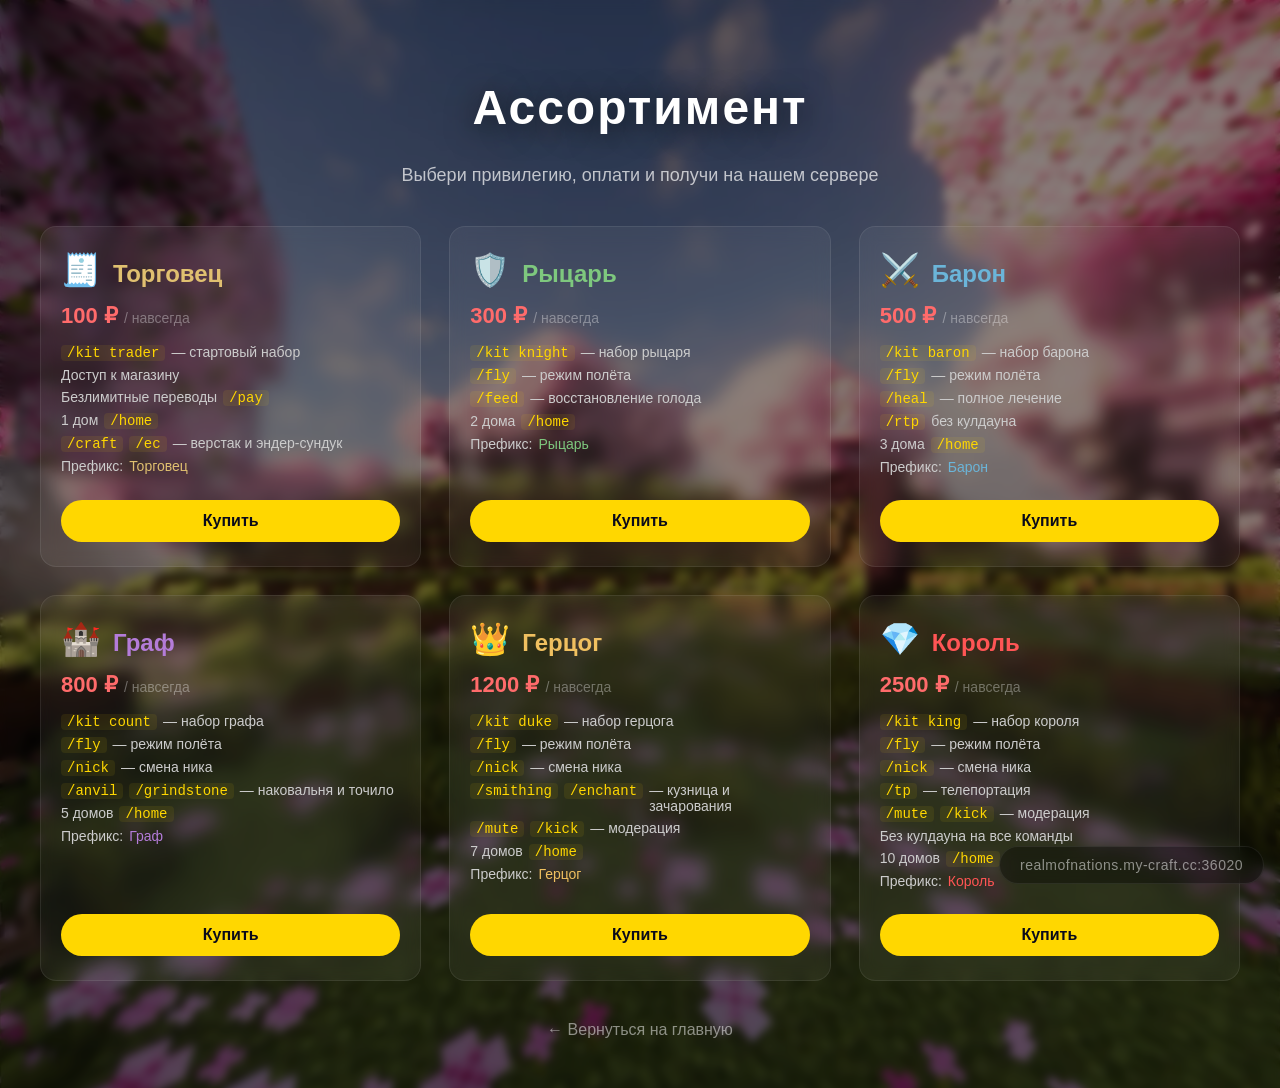
==== assortment.html @ b765a2d0 "Update assortment.html" ====
<!DOCTYPE html>
<html lang="ru">
<head>
    <meta charset="UTF-8">
    <meta name="viewport" content="width=device-width, initial-scale=1.0">
    <title>Ассортимент — Realm of Nations</title>
    <link rel="stylesheet" href="style.css">
    <style>
        body {
            overflow-y: auto;
            height: auto;
            min-height: 100vh;
        }
        .hero {
            height: auto;
            min-height: 100vh;
            padding: 40px 20px;
            align-items: flex-start;
            padding-top: 60px;
        }
        .hero-content {
            margin-top: 0 !important;
            width: 100%;
        }
        .ip-corner {
            position: fixed;
            bottom: 16px;
            right: 16px;
        }
        .subtitle {
            font-size: 18px;
            color: rgba(255, 255, 255, 0.7);
            margin-bottom: 40px;
            text-align: center;
        }

        .assortment-grid {
            display: grid;
            grid-template-columns: repeat(auto-fit, minmax(300px, 1fr));
            gap: 28px;
            max-width: 1200px;
            margin: 0 auto 40px;
            width: 100%;
        }

        .assortment-card {
            background: rgba(255, 255, 255, 0.05);
            backdrop-filter: blur(8px);
            border: 1px solid rgba(255, 255, 255, 0.08);
            border-radius: 16px;
            padding: 24px 20px;
            transition: all 0.3s ease;
            text-align: left;
            display: flex;
            flex-direction: column;
        }
        .assortment-card:hover {
            transform: translateY(-6px);
            border-color: rgba(255, 215, 0, 0.25);
            box-shadow: 0 12px 40px rgba(0, 0, 0, 0.4);
        }

        .card-header {
            display: flex;
            align-items: center;
            gap: 12px;
            margin-bottom: 4px;
        }
        .card-icon {
            font-size: 32px;
        }
        .card-header h3 {
            font-size: 24px;
            font-weight: 700;
            margin: 0;
        }
        .card-price {
            font-size: 22px;
            font-weight: 700;
            color: #ff6b6b;
            margin: 2px 0 12px 0;
        }
        .card-price span {
            font-weight: 400;
            color: rgba(255, 255, 255, 0.35);
            font-size: 14px;
        }

        .card-features {
            list-style: none;
            padding: 0;
            margin: 0 0 16px 0;
            flex: 1;
        }
        .card-features li {
            color: #ccc;
            padding: 4px 0;
            font-size: 14px;
            display: flex;
            align-items: baseline;
            gap: 6px;
        }
        .card-features li .cmd {
            color: #ffd700;
            font-family: monospace;
            background: rgba(255, 215, 0, 0.08);
            padding: 0 6px;
            border-radius: 4px;
        }
        .card-features li .highlight {
            color: #fff;
        }

        .card-buy {
            width: 100%;
            background: #ffd700;
            color: #0a0a1a;
            border: none;
            padding: 12px 0;
            border-radius: 30px;
            font-weight: 700;
            font-size: 16px;
            cursor: pointer;
            transition: all 0.3s ease;
            margin-top: 6px;
        }
        .card-buy:hover {
            background: #e6c200;
            transform: scale(1.02);
        }

        .back-link {
            display: inline-block;
            color: rgba(255, 255, 255, 0.5);
            text-decoration: none;
            font-size: 16px;
            transition: color 0.3s ease;
            text-align: center;
            width: 100%;
        }
        .back-link:hover {
            color: #fff;
        }

        /* ===== ЦВЕТА РАНГОВ ===== */
        .rank-trader h3 { color: #e0c070; }
        .rank-knight h3 { color: #7ec87e; }
        .rank-baron h3 { color: #6bb5d9; }
        .rank-count h3 { color: #b47cd9; }
        .rank-duke h3 { color: #f0c060; }
        .rank-king h3 { color: #ff5555; }

        @media (max-width: 768px) {
            .assortment-grid {
                grid-template-columns: 1fr;
                gap: 20px;
            }
            .hero {
                padding-top: 30px;
            }
            .card-header h3 {
                font-size: 20px;
            }
        }
    </style>
</head>
<body>

    <section class="hero">
        <div class="overlay"></div>

        <div class="hero-content">
            <h1 style="font-size: 48px;">Ассортимент</h1>
            <p class="subtitle">Выбери привилегию, оплати и получи на нашем сервере</p>

            <div class="assortment-grid">

                <!-- ТОРГОВЕЦ -->
                <div class="assortment-card rank-trader">
                    <div class="card-header">
                        <span class="card-icon">🧾</span>
                        <h3>Торговец</h3>
                    </div>
                    <div class="card-price">100 ₽ <span>/ навсегда</span></div>
                    <ul class="card-features">
                        <li><span class="cmd">/kit trader</span> — стартовый набор</li>
                        <li>Доступ к магазину</li>
                        <li>Безлимитные переводы <span class="cmd">/pay</span></li>
                        <li>1 дом <span class="cmd">/home</span></li>
                        <li><span class="cmd">/craft</span> <span class="cmd">/ec</span> — верстак и эндер-сундук</li>
                        <li>Префикс: <span style="color:#e0c070;">Торговец</span></li>
                    </ul>
                    <button class="card-buy" onclick="buyDonate('Торговец', 100)">Купить</button>
                </div>

                <!-- РЫЦАРЬ -->
                <div class="assortment-card rank-knight">
                    <div class="card-header">
                        <span class="card-icon">🛡️</span>
                        <h3>Рыцарь</h3>
                    </div>
                    <div class="card-price">300 ₽ <span>/ навсегда</span></div>
                    <ul class="card-features">
                        <li><span class="cmd">/kit knight</span> — набор рыцаря</li>
                        <li><span class="cmd">/fly</span> — режим полёта</li>
                        <li><span class="cmd">/feed</span> — восстановление голода</li>
                        <li>2 дома <span class="cmd">/home</span></li>
                        <li>Префикс: <span style="color:#7ec87e;">Рыцарь</span></li>
                    </ul>
                    <button class="card-buy" onclick="buyDonate('Рыцарь', 300)">Купить</button>
                </div>

                <!-- БАРОН -->
                <div class="assortment-card rank-baron">
                    <div class="card-header">
                        <span class="card-icon">⚔️</span>
                        <h3>Барон</h3>
                    </div>
                    <div class="card-price">500 ₽ <span>/ навсегда</span></div>
                    <ul class="card-features">
                        <li><span class="cmd">/kit baron</span> — набор барона</li>
                        <li><span class="cmd">/fly</span> — режим полёта</li>
                        <li><span class="cmd">/heal</span> — полное лечение</li>
                        <li><span class="cmd">/rtp</span> без кулдауна</li>
                        <li>3 дома <span class="cmd">/home</span></li>
                        <li>Префикс: <span style="color:#6bb5d9;">Барон</span></li>
                    </ul>
                    <button class="card-buy" onclick="buyDonate('Барон', 500)">Купить</button>
                </div>

                <!-- ГРАФ -->
                <div class="assortment-card rank-count">
                    <div class="card-header">
                        <span class="card-icon">🏰</span>
                        <h3>Граф</h3>
                    </div>
                    <div class="card-price">800 ₽ <span>/ навсегда</span></div>
                    <ul class="card-features">
                        <li><span class="cmd">/kit count</span> — набор графа</li>
                        <li><span class="cmd">/fly</span> — режим полёта</li>
                        <li><span class="cmd">/nick</span> — смена ника</li>
                        <li><span class="cmd">/anvil</span> <span class="cmd">/grindstone</span> — наковальня и точило</li>
                        <li>5 домов <span class="cmd">/home</span></li>
                        <li>Префикс: <span style="color:#b47cd9;">Граф</span></li>
                    </ul>
                    <button class="card-buy" onclick="buyDonate('Граф', 800)">Купить</button>
                </div>

                <!-- ГЕРЦОГ -->
                <div class="assortment-card rank-duke">
                    <div class="card-header">
                        <span class="card-icon">👑</span>
                        <h3>Герцог</h3>
                    </div>
                    <div class="card-price">1200 ₽ <span>/ навсегда</span></div>
                    <ul class="card-features">
                        <li><span class="cmd">/kit duke</span> — набор герцога</li>
                        <li><span class="cmd">/fly</span> — режим полёта</li>
                        <li><span class="cmd">/nick</span> — смена ника</li>
                        <li><span class="cmd">/smithing</span> <span class="cmd">/enchant</span> — кузница и зачарования</li>
                        <li><span class="cmd">/mute</span> <span class="cmd">/kick</span> — модерация</li>
                        <li>7 домов <span class="cmd">/home</span></li>
                        <li>Префикс: <span style="color:#f0c060;">Герцог</span></li>
                    </ul>
                    <button class="card-buy" onclick="buyDonate('Герцог', 1200)">Купить</button>
                </div>

                <!-- КОРОЛЬ -->
                <div class="assortment-card rank-king">
                    <div class="card-header">
                        <span class="card-icon">💎</span>
                        <h3>Король</h3>
                    </div>
                    <div class="card-price">2500 ₽ <span>/ навсегда</span></div>
                    <ul class="card-features">
                        <li><span class="cmd">/kit king</span> — набор короля</li>
                        <li><span class="cmd">/fly</span> — режим полёта</li>
                        <li><span class="cmd">/nick</span> — смена ника</li>
                        <li><span class="cmd">/tp</span> — телепортация</li>
                        <li><span class="cmd">/mute</span> <span class="cmd">/kick</span> — модерация</li>
                        <li>Без кулдауна на все команды</li>
                        <li>10 домов <span class="cmd">/home</span></li>
                        <li>Префикс: <span style="color:#ff5555;">Король</span></li>
                    </ul>
                    <button class="card-buy" onclick="buyDonate('Король', 2500)">Купить</button>
                </div>

            </div>

            <a href="index.html" class="back-link">← Вернуться на главную</a>
        </div>

        <!-- IP в правом нижнем углу -->
        <div class="ip-corner" onclick="copyIP()">
            <span>realmofnations.my-craft.cc:36020</span>
        </div>
    </section>

    <script>
        function copyIP() {
            const ip = 'realmofnations.my-craft.cc:36020';
            navigator.clipboard.writeText(ip);
            alert('✅ IP скопирован: ' + ip);
        }

        function buyDonate(title, price) {
            alert('Для покупки "' + title + '" за ' + price + ' ₽ напишите администратору: /msg Admin');
        }
    </script>

</body>
</html>
---- style.css ----
* {
    margin: 0;
    padding: 0;
    box-sizing: border-box;
}

body {
    font-family: 'Segoe UI', Tahoma, Geneva, Verdana, sans-serif;
    height: 100vh;
    overflow: hidden;
}

.hero {
    position: relative;
    width: 100%;
    height: 100vh;
    background: url('1.jpg') center/cover no-repeat;
    display: flex;
    align-items: center;
    justify-content: center;
    text-align: center;
}

.hero::before {
    content: '';
    position: absolute;
    inset: 0;
    background: inherit;
    filter: blur(4px);
    z-index: 0;
}

.overlay {
    position: absolute;
    inset: 0;
    background: rgba(0, 0, 0, 0.45);
    z-index: 1;
}

/* ===== КОНТЕНТ ПО ЦЕНТРУ ===== */
.hero-content {
    position: relative;
    z-index: 2;
    color: #fff;
    padding: 20px;
    display: flex;
    flex-direction: column;
    align-items: center;
    justify-content: center;
}

.hero-content h1 {
    font-size: 55px;
    font-weight: 700;
    letter-spacing: 2px;
    text-shadow: 0 4px 30px rgba(0, 0, 0, 0.7);
    margin-bottom: 30px;
}

/* ===== КНОПКА "К АССОРТИМЕНТУ" ===== */
.btn {
    display: inline-block;
    background: rgba(255, 255, 255, 0.08);
    backdrop-filter: blur(8px);
    border: 1px solid rgba(255, 255, 255, 0.2);
    color: #fff;
    padding: 14px 56px;
    font-size: 18px;
    font-weight: 500;
    border-radius: 40px;
    cursor: pointer;
    transition: all 0.3s ease;
    letter-spacing: 0.5px;
    min-width: 260px;
    margin-top: 435px; /* Было 450, уменьшил на 15px */
}

.btn:hover {
    background: rgba(255, 255, 255, 0.18);
    border-color: rgba(255, 255, 255, 0.4);
    transform: scale(1.03);
    box-shadow: 0 0 40px rgba(255, 255, 255, 0.06);
}

/* ===== IP В ПРАВОМ НИЖНЕМ УГЛУ ===== */
.ip-corner {
    position: absolute;
    bottom: 16px;
    right: 16px;
    z-index: 2;
    background: rgba(0, 0, 0, 0.35);
    backdrop-filter: blur(6px);
    border: 1px solid rgba(255, 255, 255, 0.08);
    padding: 10px 20px;
    border-radius: 30px;
    font-size: 14px;
    color: rgba(255, 255, 255, 0.5);
    letter-spacing: 0.5px;
    transition: all 0.3s ease;
    cursor: pointer;
    user-select: none;
}

.ip-corner:hover {
    background: rgba(0, 0, 0, 0.5);
    border-color: rgba(255, 255, 255, 0.15);
    color: rgba(255, 255, 255, 0.8);
}

/* ===== АДАПТИВ ===== */
@media (max-width: 768px) {
    .hero-content h1 {
        font-size: 36px;
        margin-bottom: 20px;
    }
    .btn {
        padding: 12px 32px;
        font-size: 15px;
        min-width: 200px;
        margin-top: 235px; /* Тоже поднимаем на 15px */
    }
    .ip-corner {
        bottom: 15px;
        right: 15px;
        padding: 6px 14px;
        font-size: 11px;
    }
}
/* ===== СТРАНИЦА АССОРТИМЕНТА ===== */
.subtitle {
    font-size: 18px;
    color: rgba(255, 255, 255, 0.7);
    margin-bottom: 40px;
}

.assortment-grid {
    display: grid;
    grid-template-columns: repeat(auto-fit, minmax(260px, 1fr));
    gap: 24px;
    max-width: 1100px;
    margin: 0 auto 40px;
    width: 100%;
}

.assortment-card {
    background: rgba(255, 255, 255, 0.06);
    backdrop-filter: blur(8px);
    border: 1px solid rgba(255, 255, 255, 0.1);
    border-radius: 16px;
    padding: 24px 20px;
    text-align: center;
    transition: all 0.3s ease;
}

.assortment-card:hover {
    transform: translateY(-6px);
    border-color: rgba(255, 215, 0, 0.3);
    box-shadow: 0 8px 30px rgba(0, 0, 0, 0.3);
}

.card-icon {
    font-size: 40px;
    margin-bottom: 8px;
}

.assortment-card h3 {
    font-size: 22px;
    color: #ffd700;
    margin-bottom: 4px;
}

.assortment-card .price {
    font-size: 20px;
    color: #ff6b6b;
    font-weight: bold;
    margin-bottom: 12px;
}

.assortment-card ul {
    list-style: none;
    padding: 0;
    text-align: left;
    margin-bottom: 16px;
}

.assortment-card ul li {
    color: #ccc;
    padding: 3px 0;
    font-size: 14px;
}

.btn-buy {
    width: 100%;
    background: #ffd700;
    color: #0a0a1a;
    border: none;
    padding: 10px 0;
    border-radius: 30px;
    font-weight: bold;
    font-size: 16px;
    cursor: pointer;
    transition: all 0.3s ease;
}

.btn-buy:hover {
    background: #e6c200;
    transform: scale(1.02);
}

.btn-back {
    display: inline-block;
    color: rgba(255, 255, 255, 0.6);
    text-decoration: none;
    font-size: 16px;
    transition: color 0.3s ease;
    margin-top: 10px;
}

.btn-back:hover {
    color: #fff;
}

/* ===== АДАПТИВ ДЛЯ АССОРТИМЕНТА ===== */
@media (max-width: 768px) {
    .assortment-grid {
        grid-template-columns: 1fr 1fr;
        gap: 16px;
    }
    .assortment-card {
        padding: 16px;
    }
    .assortment-card h3 {
        font-size: 18px;
    }
    .assortment-card .price {
        font-size: 17px;
    }
    .assortment-card ul li {
        font-size: 12px;
    }
}

@media (max-width: 480px) {
    .assortment-grid {
        grid-template-columns: 1fr;
    }
}
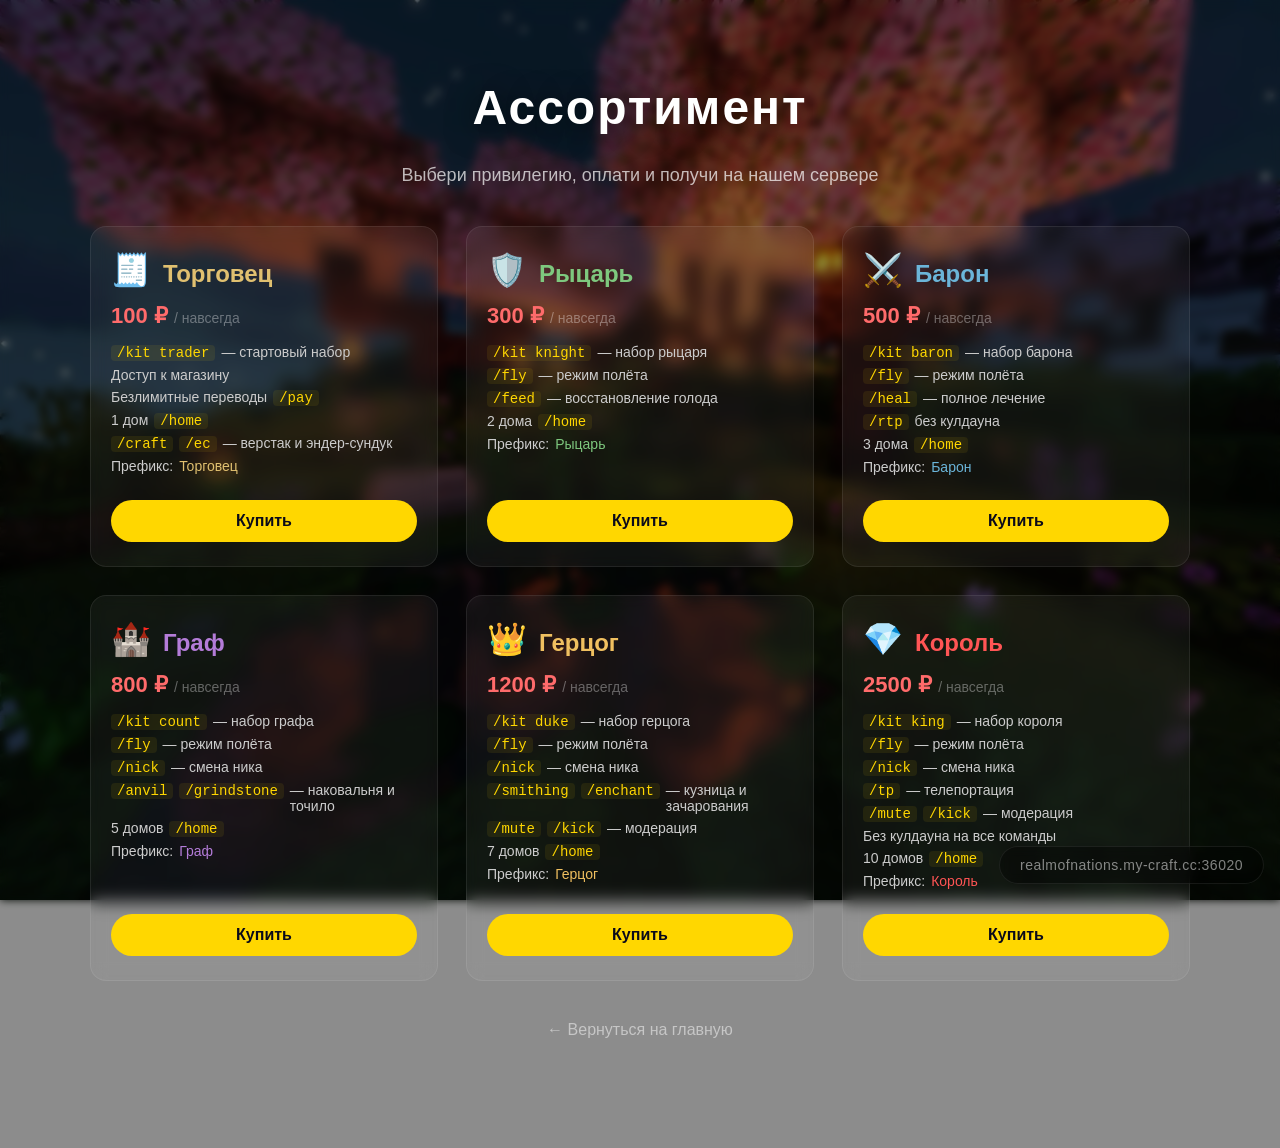
==== commit b78528d7: "Update assortment.html" ====
--- a/assortment.html
+++ b/assortment.html
@@ -6,27 +6,44 @@
     <title>Ассортимент — Realm of Nations</title>
     <link rel="stylesheet" href="style.css">
     <style>
+        /* Полностью убираем фиксацию фона и делаем страницу скроллящейся */
         body {
             overflow-y: auto;
             height: auto;
             min-height: 100vh;
-        }
+            margin: 0;
+            padding: 0;
+        }
+
         .hero {
+            position: relative;
+            min-height: 100vh;
             height: auto;
-            min-height: 100vh;
-            padding: 40px 20px;
+            padding: 60px 20px 100px 20px;
+            background: url('2.jpg') center/cover no-repeat fixed;
+            display: flex;
             align-items: flex-start;
-            padding-top: 60px;
-        }
+            justify-content: center;
+            text-align: center;
+        }
+
+        .hero::before {
+            content: '';
+            position: absolute;
+            inset: 0;
+            background: inherit;
+            filter: blur(4px);
+            z-index: 0;
+        }
+
         .hero-content {
-            margin-top: 0 !important;
+            position: relative;
+            z-index: 2;
             width: 100%;
-        }
-        .ip-corner {
-            position: fixed;
-            bottom: 16px;
-            right: 16px;
-        }
+            max-width: 1200px;
+            margin: 0 auto;
+        }
+
         .subtitle {
             font-size: 18px;
             color: rgba(255, 255, 255, 0.7);
@@ -34,15 +51,16 @@
             text-align: center;
         }
 
+        /* ===== СЕТКА КАРТОЧЕК ===== */
         .assortment-grid {
             display: grid;
             grid-template-columns: repeat(auto-fit, minmax(300px, 1fr));
             gap: 28px;
-            max-width: 1200px;
-            margin: 0 auto 40px;
             width: 100%;
-        }
-
+            margin-bottom: 40px;
+        }
+
+        /* ===== КАРТОЧКА ===== */
         .assortment-card {
             background: rgba(255, 255, 255, 0.05);
             backdrop-filter: blur(8px);
@@ -54,6 +72,7 @@
             display: flex;
             flex-direction: column;
         }
+
         .assortment-card:hover {
             transform: translateY(-6px);
             border-color: rgba(255, 215, 0, 0.25);
@@ -106,9 +125,6 @@
             background: rgba(255, 215, 0, 0.08);
             padding: 0 6px;
             border-radius: 4px;
-        }
-        .card-features li .highlight {
-            color: #fff;
         }
 
         .card-buy {
@@ -142,6 +158,30 @@
             color: #fff;
         }
 
+        /* ===== IP В ПРАВОМ НИЖНЕМ УГЛУ ===== */
+        .ip-corner {
+            position: fixed;
+            bottom: 16px;
+            right: 16px;
+            z-index: 999;
+            background: rgba(0, 0, 0, 0.35);
+            backdrop-filter: blur(6px);
+            border: 1px solid rgba(255, 255, 255, 0.08);
+            padding: 10px 20px;
+            border-radius: 30px;
+            font-size: 14px;
+            color: rgba(255, 255, 255, 0.5);
+            letter-spacing: 0.5px;
+            transition: all 0.3s ease;
+            cursor: pointer;
+            user-select: none;
+        }
+        .ip-corner:hover {
+            background: rgba(0, 0, 0, 0.5);
+            border-color: rgba(255, 255, 255, 0.15);
+            color: rgba(255, 255, 255, 0.8);
+        }
+
         /* ===== ЦВЕТА РАНГОВ ===== */
         .rank-trader h3 { color: #e0c070; }
         .rank-knight h3 { color: #7ec87e; }
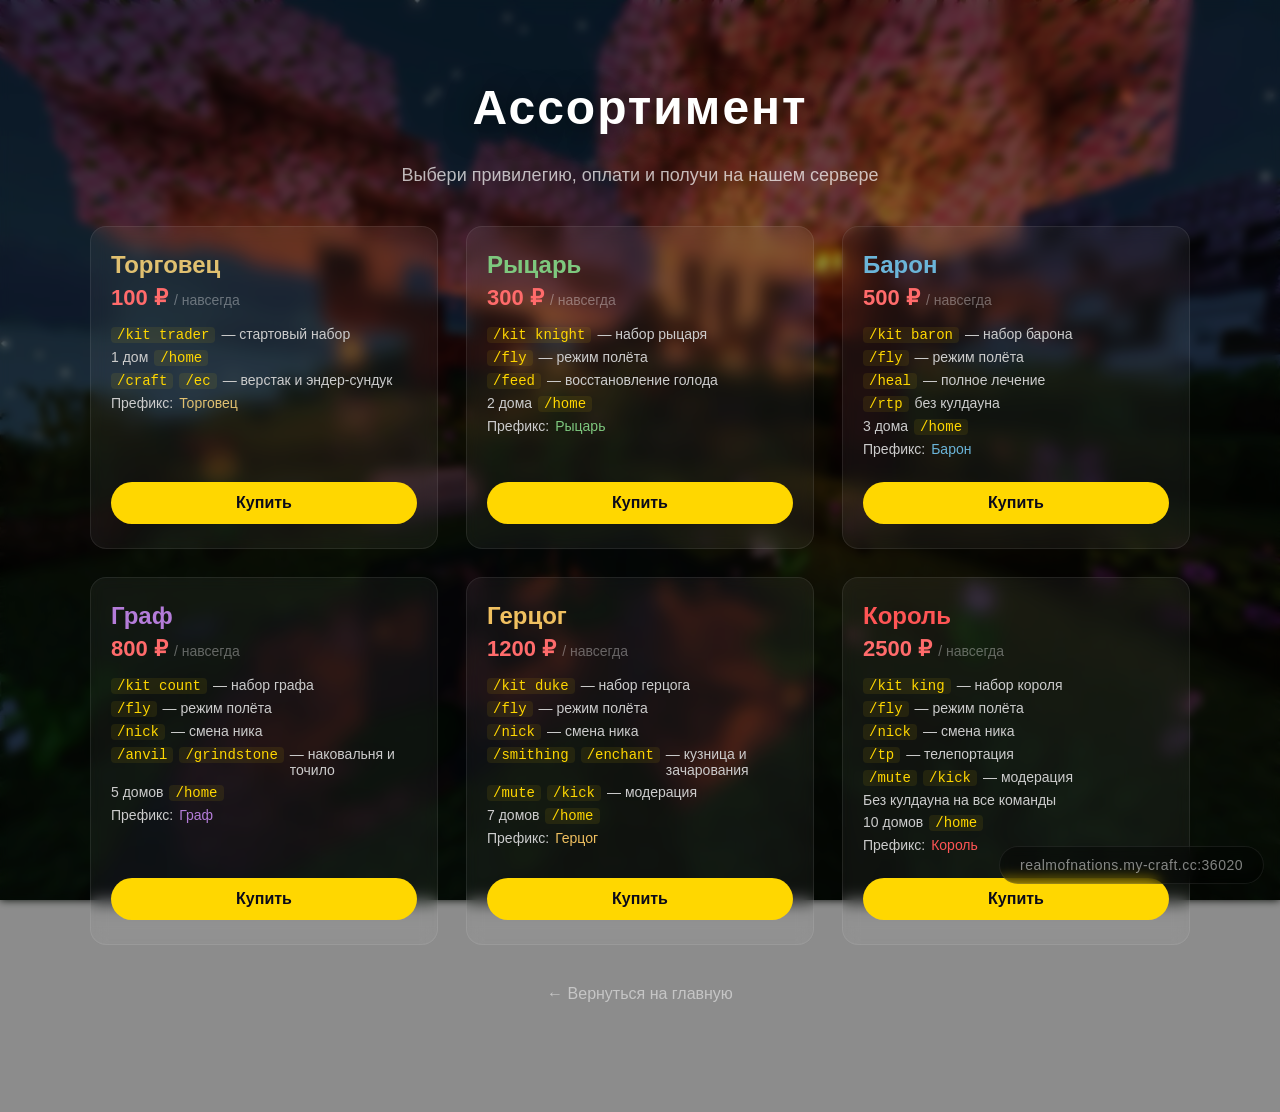
==== commit 420a3d30: "Update assortment.html" ====
--- a/assortment.html
+++ b/assortment.html
@@ -218,14 +218,11 @@
                 <!-- ТОРГОВЕЦ -->
                 <div class="assortment-card rank-trader">
                     <div class="card-header">
-                        <span class="card-icon">🧾</span>
                         <h3>Торговец</h3>
                     </div>
                     <div class="card-price">100 ₽ <span>/ навсегда</span></div>
                     <ul class="card-features">
                         <li><span class="cmd">/kit trader</span> — стартовый набор</li>
-                        <li>Доступ к магазину</li>
-                        <li>Безлимитные переводы <span class="cmd">/pay</span></li>
                         <li>1 дом <span class="cmd">/home</span></li>
                         <li><span class="cmd">/craft</span> <span class="cmd">/ec</span> — верстак и эндер-сундук</li>
                         <li>Префикс: <span style="color:#e0c070;">Торговец</span></li>
@@ -236,7 +233,6 @@
                 <!-- РЫЦАРЬ -->
                 <div class="assortment-card rank-knight">
                     <div class="card-header">
-                        <span class="card-icon">🛡️</span>
                         <h3>Рыцарь</h3>
                     </div>
                     <div class="card-price">300 ₽ <span>/ навсегда</span></div>
@@ -253,7 +249,6 @@
                 <!-- БАРОН -->
                 <div class="assortment-card rank-baron">
                     <div class="card-header">
-                        <span class="card-icon">⚔️</span>
                         <h3>Барон</h3>
                     </div>
                     <div class="card-price">500 ₽ <span>/ навсегда</span></div>
@@ -271,7 +266,6 @@
                 <!-- ГРАФ -->
                 <div class="assortment-card rank-count">
                     <div class="card-header">
-                        <span class="card-icon">🏰</span>
                         <h3>Граф</h3>
                     </div>
                     <div class="card-price">800 ₽ <span>/ навсегда</span></div>
@@ -289,7 +283,6 @@
                 <!-- ГЕРЦОГ -->
                 <div class="assortment-card rank-duke">
                     <div class="card-header">
-                        <span class="card-icon">👑</span>
                         <h3>Герцог</h3>
                     </div>
                     <div class="card-price">1200 ₽ <span>/ навсегда</span></div>
@@ -308,7 +301,6 @@
                 <!-- КОРОЛЬ -->
                 <div class="assortment-card rank-king">
                     <div class="card-header">
-                        <span class="card-icon">💎</span>
                         <h3>Король</h3>
                     </div>
                     <div class="card-price">2500 ₽ <span>/ навсегда</span></div>
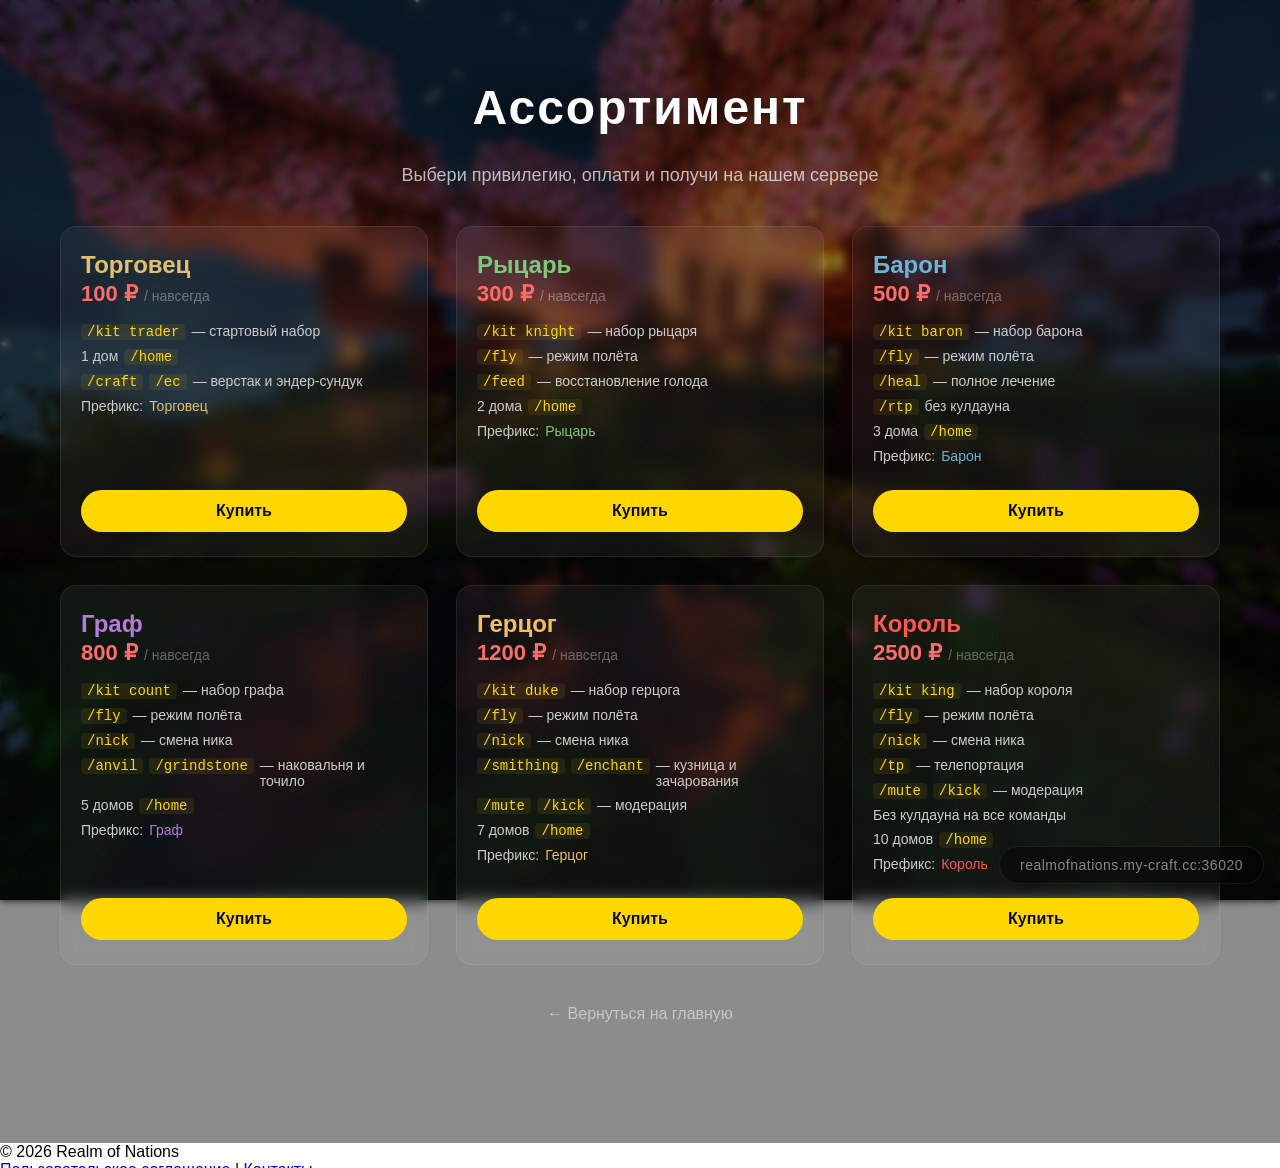
==== commit bc45dd63: "Update assortment.html" ====
--- a/assortment.html
+++ b/assortment.html
@@ -6,7 +6,6 @@
     <title>Ассортимент — Realm of Nations</title>
     <link rel="stylesheet" href="style.css">
     <style>
-        /* Полностью убираем фиксацию фона и делаем страницу скроллящейся */
         body {
             overflow-y: auto;
             height: auto;
@@ -51,7 +50,6 @@
             text-align: center;
         }
 
-        /* ===== СЕТКА КАРТОЧЕК ===== */
         .assortment-grid {
             display: grid;
             grid-template-columns: repeat(auto-fit, minmax(300px, 1fr));
@@ -60,7 +58,6 @@
             margin-bottom: 40px;
         }
 
-        /* ===== КАРТОЧКА ===== */
         .assortment-card {
             background: rgba(255, 255, 255, 0.05);
             backdrop-filter: blur(8px);
@@ -79,26 +76,19 @@
             box-shadow: 0 12px 40px rgba(0, 0, 0, 0.4);
         }
 
-        .card-header {
-            display: flex;
-            align-items: center;
-            gap: 12px;
-            margin-bottom: 4px;
-        }
-        .card-icon {
-            font-size: 32px;
-        }
         .card-header h3 {
             font-size: 24px;
             font-weight: 700;
             margin: 0;
         }
+
         .card-price {
             font-size: 22px;
             font-weight: 700;
             color: #ff6b6b;
             margin: 2px 0 12px 0;
         }
+
         .card-price span {
             font-weight: 400;
             color: rgba(255, 255, 255, 0.35);
@@ -111,6 +101,7 @@
             margin: 0 0 16px 0;
             flex: 1;
         }
+
         .card-features li {
             color: #ccc;
             padding: 4px 0;
@@ -119,6 +110,7 @@
             align-items: baseline;
             gap: 6px;
         }
+
         .card-features li .cmd {
             color: #ffd700;
             font-family: monospace;
@@ -140,6 +132,7 @@
             transition: all 0.3s ease;
             margin-top: 6px;
         }
+
         .card-buy:hover {
             background: #e6c200;
             transform: scale(1.02);
@@ -154,11 +147,11 @@
             text-align: center;
             width: 100%;
         }
+
         .back-link:hover {
             color: #fff;
         }
 
-        /* ===== IP В ПРАВОМ НИЖНЕМ УГЛУ ===== */
         .ip-corner {
             position: fixed;
             bottom: 16px;
@@ -176,13 +169,13 @@
             cursor: pointer;
             user-select: none;
         }
+
         .ip-corner:hover {
             background: rgba(0, 0, 0, 0.5);
             border-color: rgba(255, 255, 255, 0.15);
             color: rgba(255, 255, 255, 0.8);
         }
 
-        /* ===== ЦВЕТА РАНГОВ ===== */
         .rank-trader h3 { color: #e0c070; }
         .rank-knight h3 { color: #7ec87e; }
         .rank-baron h3 { color: #6bb5d9; }
@@ -217,9 +210,7 @@
 
                 <!-- ТОРГОВЕЦ -->
                 <div class="assortment-card rank-trader">
-                    <div class="card-header">
-                        <h3>Торговец</h3>
-                    </div>
+                    <div class="card-header"><h3>Торговец</h3></div>
                     <div class="card-price">100 ₽ <span>/ навсегда</span></div>
                     <ul class="card-features">
                         <li><span class="cmd">/kit trader</span> — стартовый набор</li>
@@ -232,9 +223,7 @@
 
                 <!-- РЫЦАРЬ -->
                 <div class="assortment-card rank-knight">
-                    <div class="card-header">
-                        <h3>Рыцарь</h3>
-                    </div>
+                    <div class="card-header"><h3>Рыцарь</h3></div>
                     <div class="card-price">300 ₽ <span>/ навсегда</span></div>
                     <ul class="card-features">
                         <li><span class="cmd">/kit knight</span> — набор рыцаря</li>
@@ -248,9 +237,7 @@
 
                 <!-- БАРОН -->
                 <div class="assortment-card rank-baron">
-                    <div class="card-header">
-                        <h3>Барон</h3>
-                    </div>
+                    <div class="card-header"><h3>Барон</h3></div>
                     <div class="card-price">500 ₽ <span>/ навсегда</span></div>
                     <ul class="card-features">
                         <li><span class="cmd">/kit baron</span> — набор барона</li>
@@ -265,9 +252,7 @@
 
                 <!-- ГРАФ -->
                 <div class="assortment-card rank-count">
-                    <div class="card-header">
-                        <h3>Граф</h3>
-                    </div>
+                    <div class="card-header"><h3>Граф</h3></div>
                     <div class="card-price">800 ₽ <span>/ навсегда</span></div>
                     <ul class="card-features">
                         <li><span class="cmd">/kit count</span> — набор графа</li>
@@ -282,9 +267,7 @@
 
                 <!-- ГЕРЦОГ -->
                 <div class="assortment-card rank-duke">
-                    <div class="card-header">
-                        <h3>Герцог</h3>
-                    </div>
+                    <div class="card-header"><h3>Герцог</h3></div>
                     <div class="card-price">1200 ₽ <span>/ навсегда</span></div>
                     <ul class="card-features">
                         <li><span class="cmd">/kit duke</span> — набор герцога</li>
@@ -300,9 +283,7 @@
 
                 <!-- КОРОЛЬ -->
                 <div class="assortment-card rank-king">
-                    <div class="card-header">
-                        <h3>Король</h3>
-                    </div>
+                    <div class="card-header"><h3>Король</h3></div>
                     <div class="card-price">2500 ₽ <span>/ навсегда</span></div>
                     <ul class="card-features">
                         <li><span class="cmd">/kit king</span> — набор короля</li>
@@ -328,6 +309,15 @@
         </div>
     </section>
 
+    <!-- ПОДВАЛ -->
+    <footer>
+        <p>© 2026 Realm of Nations</p>
+        <p>
+            <a href="offer.html">Пользовательское соглашение</a> |
+            <a href="contacts.html">Контакты</a>
+        </p>
+    </footer>
+
     <script>
         function copyIP() {
             const ip = 'realmofnations.my-craft.cc:36020';
--- a/style.css
+++ b/style.css
@@ -72,7 +72,7 @@
     transition: all 0.3s ease;
     letter-spacing: 0.5px;
     min-width: 260px;
-    margin-top: 435px; /* Было 450, уменьшил на 15px */
+    margin-top: 435px;
 }
 
 .btn:hover {
@@ -80,6 +80,38 @@
     border-color: rgba(255, 255, 255, 0.4);
     transform: scale(1.03);
     box-shadow: 0 0 40px rgba(255, 255, 255, 0.06);
+}
+
+/* ===== ОНЛАЙН СТАТУС ===== */
+.online-status {
+    position: absolute;
+    bottom: 80px;
+    left: 50%;
+    transform: translateX(-50%);
+    z-index: 2;
+    background: rgba(0, 0, 0, 0.4);
+    backdrop-filter: blur(6px);
+    border: 1px solid rgba(255, 255, 255, 0.08);
+    padding: 10px 28px;
+    border-radius: 30px;
+    font-size: 16px;
+    color: rgba(255, 255, 255, 0.85);
+    display: flex;
+    align-items: center;
+    gap: 10px;
+    user-select: none;
+    white-space: nowrap;
+    min-width: 220px;
+    justify-content: center;
+}
+
+#status-dot {
+    font-size: 16px;
+}
+
+#players-count {
+    font-weight: 700;
+    color: #ffd700;
 }
 
 /* ===== IP В ПРАВОМ НИЖНЕМ УГЛУ ===== */
@@ -117,7 +149,13 @@
         padding: 12px 32px;
         font-size: 15px;
         min-width: 200px;
-        margin-top: 235px; /* Тоже поднимаем на 15px */
+        margin-top: 235px;
+    }
+    .online-status {
+        bottom: 70px;
+        padding: 8px 18px;
+        font-size: 14px;
+        min-width: 180px;
     }
     .ip-corner {
         bottom: 15px;
@@ -126,122 +164,3 @@
         font-size: 11px;
     }
 }
-/* ===== СТРАНИЦА АССОРТИМЕНТА ===== */
-.subtitle {
-    font-size: 18px;
-    color: rgba(255, 255, 255, 0.7);
-    margin-bottom: 40px;
-}
-
-.assortment-grid {
-    display: grid;
-    grid-template-columns: repeat(auto-fit, minmax(260px, 1fr));
-    gap: 24px;
-    max-width: 1100px;
-    margin: 0 auto 40px;
-    width: 100%;
-}
-
-.assortment-card {
-    background: rgba(255, 255, 255, 0.06);
-    backdrop-filter: blur(8px);
-    border: 1px solid rgba(255, 255, 255, 0.1);
-    border-radius: 16px;
-    padding: 24px 20px;
-    text-align: center;
-    transition: all 0.3s ease;
-}
-
-.assortment-card:hover {
-    transform: translateY(-6px);
-    border-color: rgba(255, 215, 0, 0.3);
-    box-shadow: 0 8px 30px rgba(0, 0, 0, 0.3);
-}
-
-.card-icon {
-    font-size: 40px;
-    margin-bottom: 8px;
-}
-
-.assortment-card h3 {
-    font-size: 22px;
-    color: #ffd700;
-    margin-bottom: 4px;
-}
-
-.assortment-card .price {
-    font-size: 20px;
-    color: #ff6b6b;
-    font-weight: bold;
-    margin-bottom: 12px;
-}
-
-.assortment-card ul {
-    list-style: none;
-    padding: 0;
-    text-align: left;
-    margin-bottom: 16px;
-}
-
-.assortment-card ul li {
-    color: #ccc;
-    padding: 3px 0;
-    font-size: 14px;
-}
-
-.btn-buy {
-    width: 100%;
-    background: #ffd700;
-    color: #0a0a1a;
-    border: none;
-    padding: 10px 0;
-    border-radius: 30px;
-    font-weight: bold;
-    font-size: 16px;
-    cursor: pointer;
-    transition: all 0.3s ease;
-}
-
-.btn-buy:hover {
-    background: #e6c200;
-    transform: scale(1.02);
-}
-
-.btn-back {
-    display: inline-block;
-    color: rgba(255, 255, 255, 0.6);
-    text-decoration: none;
-    font-size: 16px;
-    transition: color 0.3s ease;
-    margin-top: 10px;
-}
-
-.btn-back:hover {
-    color: #fff;
-}
-
-/* ===== АДАПТИВ ДЛЯ АССОРТИМЕНТА ===== */
-@media (max-width: 768px) {
-    .assortment-grid {
-        grid-template-columns: 1fr 1fr;
-        gap: 16px;
-    }
-    .assortment-card {
-        padding: 16px;
-    }
-    .assortment-card h3 {
-        font-size: 18px;
-    }
-    .assortment-card .price {
-        font-size: 17px;
-    }
-    .assortment-card ul li {
-        font-size: 12px;
-    }
-}
-
-@media (max-width: 480px) {
-    .assortment-grid {
-        grid-template-columns: 1fr;
-    }
-}
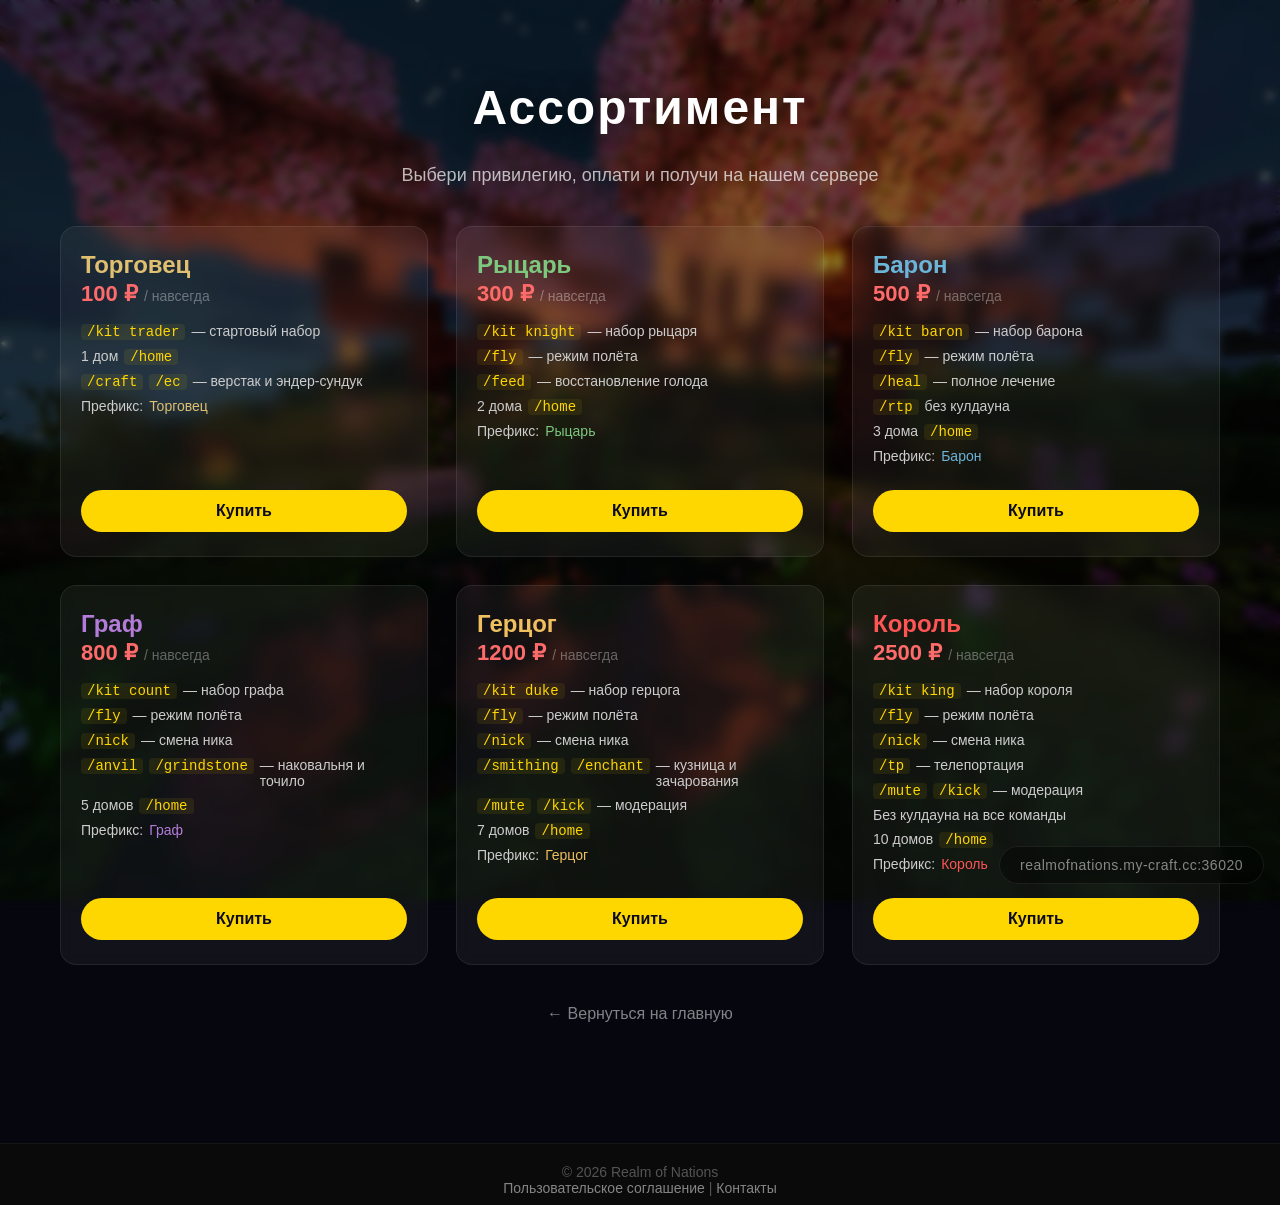
==== commit a8d14974: "Update assortment.html" ====
--- a/assortment.html
+++ b/assortment.html
@@ -7,11 +7,12 @@
     <link rel="stylesheet" href="style.css">
     <style>
         body {
+            margin: 0;
+            padding: 0;
             overflow-y: auto;
             height: auto;
             min-height: 100vh;
-            margin: 0;
-            padding: 0;
+            font-family: 'Segoe UI', sans-serif;
         }
 
         .hero {
@@ -23,7 +24,6 @@
             display: flex;
             align-items: flex-start;
             justify-content: center;
-            text-align: center;
         }
 
         .hero::before {
@@ -33,6 +33,13 @@
             background: inherit;
             filter: blur(4px);
             z-index: 0;
+        }
+
+        .overlay {
+            position: absolute;
+            inset: 0;
+            background: rgba(0, 0, 0, 0.45);
+            z-index: 1;
         }
 
         .hero-content {
@@ -208,7 +215,6 @@
 
             <div class="assortment-grid">
 
-                <!-- ТОРГОВЕЦ -->
                 <div class="assortment-card rank-trader">
                     <div class="card-header"><h3>Торговец</h3></div>
                     <div class="card-price">100 ₽ <span>/ навсегда</span></div>
@@ -221,7 +227,6 @@
                     <button class="card-buy" onclick="buyDonate('Торговец', 100)">Купить</button>
                 </div>
 
-                <!-- РЫЦАРЬ -->
                 <div class="assortment-card rank-knight">
                     <div class="card-header"><h3>Рыцарь</h3></div>
                     <div class="card-price">300 ₽ <span>/ навсегда</span></div>
@@ -235,7 +240,6 @@
                     <button class="card-buy" onclick="buyDonate('Рыцарь', 300)">Купить</button>
                 </div>
 
-                <!-- БАРОН -->
                 <div class="assortment-card rank-baron">
                     <div class="card-header"><h3>Барон</h3></div>
                     <div class="card-price">500 ₽ <span>/ навсегда</span></div>
@@ -250,7 +254,6 @@
                     <button class="card-buy" onclick="buyDonate('Барон', 500)">Купить</button>
                 </div>
 
-                <!-- ГРАФ -->
                 <div class="assortment-card rank-count">
                     <div class="card-header"><h3>Граф</h3></div>
                     <div class="card-price">800 ₽ <span>/ навсегда</span></div>
@@ -265,7 +268,6 @@
                     <button class="card-buy" onclick="buyDonate('Граф', 800)">Купить</button>
                 </div>
 
-                <!-- ГЕРЦОГ -->
                 <div class="assortment-card rank-duke">
                     <div class="card-header"><h3>Герцог</h3></div>
                     <div class="card-price">1200 ₽ <span>/ навсегда</span></div>
@@ -281,7 +283,6 @@
                     <button class="card-buy" onclick="buyDonate('Герцог', 1200)">Купить</button>
                 </div>
 
-                <!-- КОРОЛЬ -->
                 <div class="assortment-card rank-king">
                     <div class="card-header"><h3>Король</h3></div>
                     <div class="card-price">2500 ₽ <span>/ навсегда</span></div>
@@ -303,13 +304,11 @@
             <a href="index.html" class="back-link">← Вернуться на главную</a>
         </div>
 
-        <!-- IP в правом нижнем углу -->
         <div class="ip-corner" onclick="copyIP()">
             <span>realmofnations.my-craft.cc:36020</span>
         </div>
     </section>
 
-    <!-- ПОДВАЛ -->
     <footer>
         <p>© 2026 Realm of Nations</p>
         <p>
--- a/style.css
+++ b/style.css
@@ -1,3 +1,4 @@
+/* ===== ОБЩИЕ НАСТРОЙКИ ===== */
 * {
     margin: 0;
     padding: 0;
@@ -6,19 +7,24 @@
 
 body {
     font-family: 'Segoe UI', Tahoma, Geneva, Verdana, sans-serif;
-    height: 100vh;
-    overflow: hidden;
+    min-height: 100vh;
+    height: auto;
+    overflow-y: auto;
+    background: #0a0a1a;
 }
 
+/* ===== ГЛАВНЫЙ ЭКРАН ===== */
 .hero {
     position: relative;
     width: 100%;
-    height: 100vh;
-    background: url('1.jpg') center/cover no-repeat;
+    min-height: 100vh;
+    height: auto;
+    background: url('1.jpg') center/cover no-repeat fixed;
     display: flex;
     align-items: center;
     justify-content: center;
     text-align: center;
+    padding: 20px 20px 120px 20px;
 }
 
 .hero::before {
@@ -37,7 +43,6 @@
     z-index: 1;
 }
 
-/* ===== КОНТЕНТ ПО ЦЕНТРУ ===== */
 .hero-content {
     position: relative;
     z-index: 2;
@@ -139,6 +144,29 @@
     color: rgba(255, 255, 255, 0.8);
 }
 
+/* ===== ПОДВАЛ (ФУТЕР) ===== */
+footer {
+    position: relative;
+    z-index: 2;
+    text-align: center;
+    padding: 20px;
+    color: rgba(255, 255, 255, 0.3);
+    font-size: 14px;
+    background: #0a0a0a;
+    border-top: 1px solid rgba(255, 255, 255, 0.05);
+    width: 100%;
+}
+
+footer a {
+    color: rgba(255, 255, 255, 0.5);
+    text-decoration: none;
+    transition: color 0.3s ease;
+}
+
+footer a:hover {
+    color: #ffd700;
+}
+
 /* ===== АДАПТИВ ===== */
 @media (max-width: 768px) {
     .hero-content h1 {
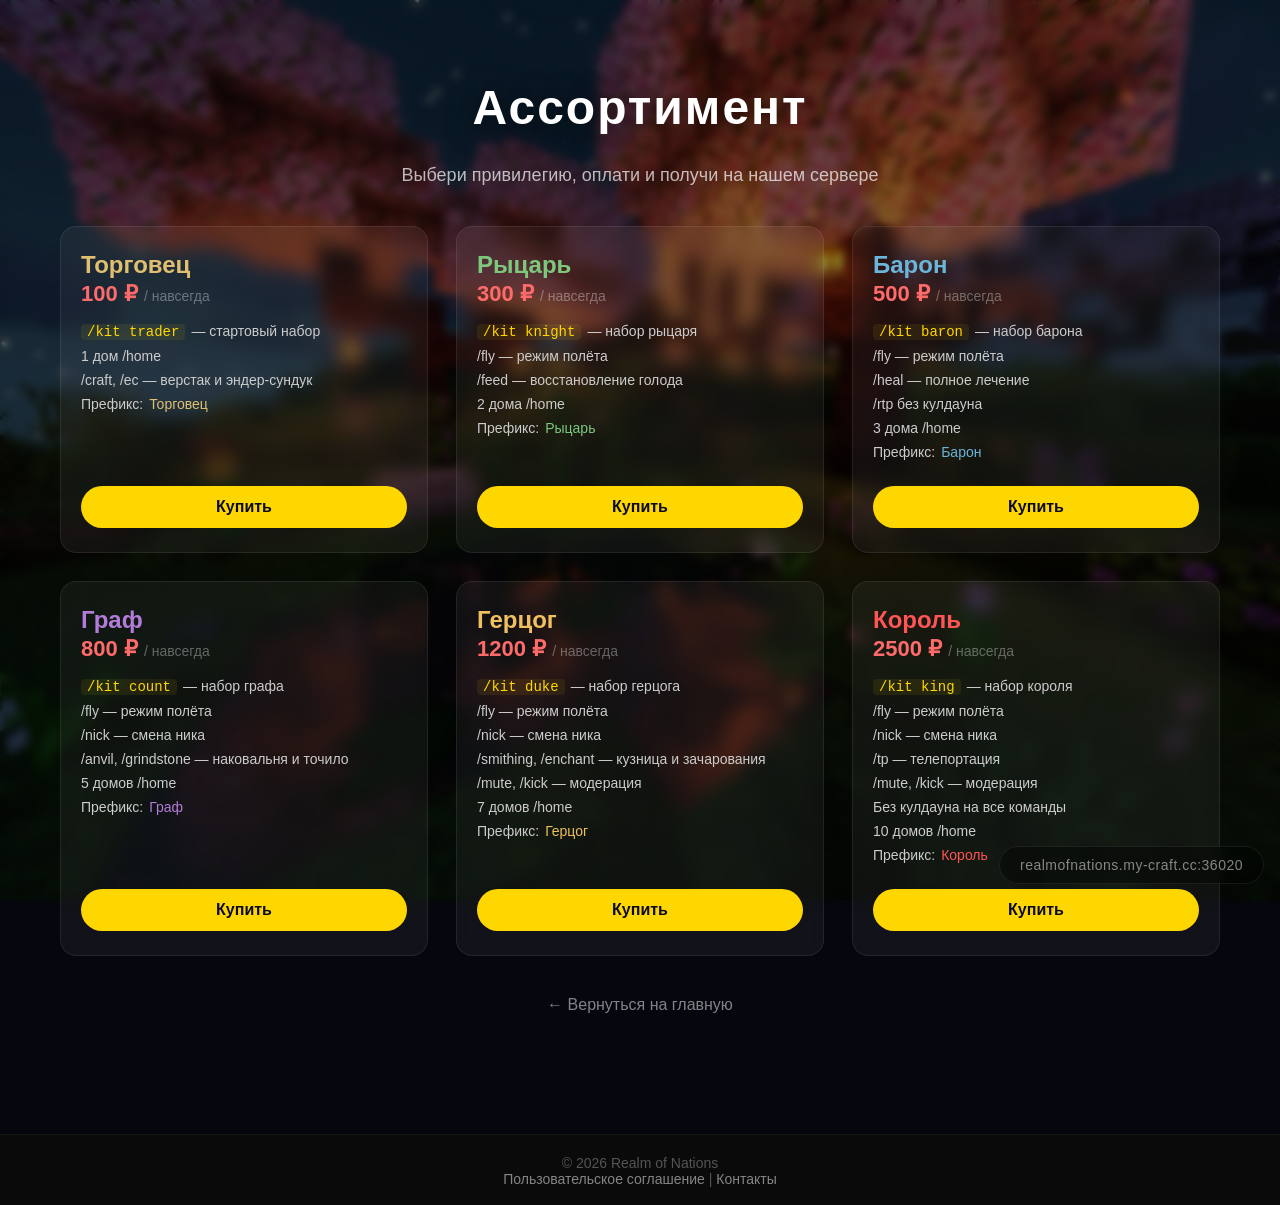
==== commit 2a66b69b: "Update assortment.html" ====
--- a/assortment.html
+++ b/assortment.html
@@ -95,7 +95,6 @@
             color: #ff6b6b;
             margin: 2px 0 12px 0;
         }
-
         .card-price span {
             font-weight: 400;
             color: rgba(255, 255, 255, 0.35);
@@ -154,7 +153,6 @@
             text-align: center;
             width: 100%;
         }
-
         .back-link:hover {
             color: #fff;
         }
@@ -176,7 +174,6 @@
             cursor: pointer;
             user-select: none;
         }
-
         .ip-corner:hover {
             background: rgba(0, 0, 0, 0.5);
             border-color: rgba(255, 255, 255, 0.15);
@@ -220,8 +217,8 @@
                     <div class="card-price">100 ₽ <span>/ навсегда</span></div>
                     <ul class="card-features">
                         <li><span class="cmd">/kit trader</span> — стартовый набор</li>
-                        <li>1 дом <span class="cmd">/home</span></li>
-                        <li><span class="cmd">/craft</span> <span class="cmd">/ec</span> — верстак и эндер-сундук</li>
+                        <li>1 дом /home</li>
+                        <li>/craft, /ec — верстак и эндер-сундук</li>
                         <li>Префикс: <span style="color:#e0c070;">Торговец</span></li>
                     </ul>
                     <button class="card-buy" onclick="buyDonate('Торговец', 100)">Купить</button>
@@ -232,9 +229,9 @@
                     <div class="card-price">300 ₽ <span>/ навсегда</span></div>
                     <ul class="card-features">
                         <li><span class="cmd">/kit knight</span> — набор рыцаря</li>
-                        <li><span class="cmd">/fly</span> — режим полёта</li>
-                        <li><span class="cmd">/feed</span> — восстановление голода</li>
-                        <li>2 дома <span class="cmd">/home</span></li>
+                        <li>/fly — режим полёта</li>
+                        <li>/feed — восстановление голода</li>
+                        <li>2 дома /home</li>
                         <li>Префикс: <span style="color:#7ec87e;">Рыцарь</span></li>
                     </ul>
                     <button class="card-buy" onclick="buyDonate('Рыцарь', 300)">Купить</button>
@@ -245,10 +242,10 @@
                     <div class="card-price">500 ₽ <span>/ навсегда</span></div>
                     <ul class="card-features">
                         <li><span class="cmd">/kit baron</span> — набор барона</li>
-                        <li><span class="cmd">/fly</span> — режим полёта</li>
-                        <li><span class="cmd">/heal</span> — полное лечение</li>
-                        <li><span class="cmd">/rtp</span> без кулдауна</li>
-                        <li>3 дома <span class="cmd">/home</span></li>
+                        <li>/fly — режим полёта</li>
+                        <li>/heal — полное лечение</li>
+                        <li>/rtp без кулдауна</li>
+                        <li>3 дома /home</li>
                         <li>Префикс: <span style="color:#6bb5d9;">Барон</span></li>
                     </ul>
                     <button class="card-buy" onclick="buyDonate('Барон', 500)">Купить</button>
@@ -259,10 +256,10 @@
                     <div class="card-price">800 ₽ <span>/ навсегда</span></div>
                     <ul class="card-features">
                         <li><span class="cmd">/kit count</span> — набор графа</li>
-                        <li><span class="cmd">/fly</span> — режим полёта</li>
-                        <li><span class="cmd">/nick</span> — смена ника</li>
-                        <li><span class="cmd">/anvil</span> <span class="cmd">/grindstone</span> — наковальня и точило</li>
-                        <li>5 домов <span class="cmd">/home</span></li>
+                        <li>/fly — режим полёта</li>
+                        <li>/nick — смена ника</li>
+                        <li>/anvil, /grindstone — наковальня и точило</li>
+                        <li>5 домов /home</li>
                         <li>Префикс: <span style="color:#b47cd9;">Граф</span></li>
                     </ul>
                     <button class="card-buy" onclick="buyDonate('Граф', 800)">Купить</button>
@@ -273,11 +270,11 @@
                     <div class="card-price">1200 ₽ <span>/ навсегда</span></div>
                     <ul class="card-features">
                         <li><span class="cmd">/kit duke</span> — набор герцога</li>
-                        <li><span class="cmd">/fly</span> — режим полёта</li>
-                        <li><span class="cmd">/nick</span> — смена ника</li>
-                        <li><span class="cmd">/smithing</span> <span class="cmd">/enchant</span> — кузница и зачарования</li>
-                        <li><span class="cmd">/mute</span> <span class="cmd">/kick</span> — модерация</li>
-                        <li>7 домов <span class="cmd">/home</span></li>
+                        <li>/fly — режим полёта</li>
+                        <li>/nick — смена ника</li>
+                        <li>/smithing, /enchant — кузница и зачарования</li>
+                        <li>/mute, /kick — модерация</li>
+                        <li>7 домов /home</li>
                         <li>Префикс: <span style="color:#f0c060;">Герцог</span></li>
                     </ul>
                     <button class="card-buy" onclick="buyDonate('Герцог', 1200)">Купить</button>
@@ -288,12 +285,12 @@
                     <div class="card-price">2500 ₽ <span>/ навсегда</span></div>
                     <ul class="card-features">
                         <li><span class="cmd">/kit king</span> — набор короля</li>
-                        <li><span class="cmd">/fly</span> — режим полёта</li>
-                        <li><span class="cmd">/nick</span> — смена ника</li>
-                        <li><span class="cmd">/tp</span> — телепортация</li>
-                        <li><span class="cmd">/mute</span> <span class="cmd">/kick</span> — модерация</li>
+                        <li>/fly — режим полёта</li>
+                        <li>/nick — смена ника</li>
+                        <li>/tp — телепортация</li>
+                        <li>/mute, /kick — модерация</li>
                         <li>Без кулдауна на все команды</li>
-                        <li>10 домов <span class="cmd">/home</span></li>
+                        <li>10 домов /home</li>
                         <li>Префикс: <span style="color:#ff5555;">Король</span></li>
                     </ul>
                     <button class="card-buy" onclick="buyDonate('Король', 2500)">Купить</button>
@@ -310,7 +307,7 @@
     </section>
 
     <footer>
-        <p>© 2026 Realm of Nations</p>
+        <p>&copy; 2026 Realm of Nations</p>
         <p>
             <a href="offer.html">Пользовательское соглашение</a> |
             <a href="contacts.html">Контакты</a>
@@ -321,7 +318,7 @@
         function copyIP() {
             const ip = 'realmofnations.my-craft.cc:36020';
             navigator.clipboard.writeText(ip);
-            alert('✅ IP скопирован: ' + ip);
+            alert('IP скопирован: ' + ip);
         }
 
         function buyDonate(title, price) {
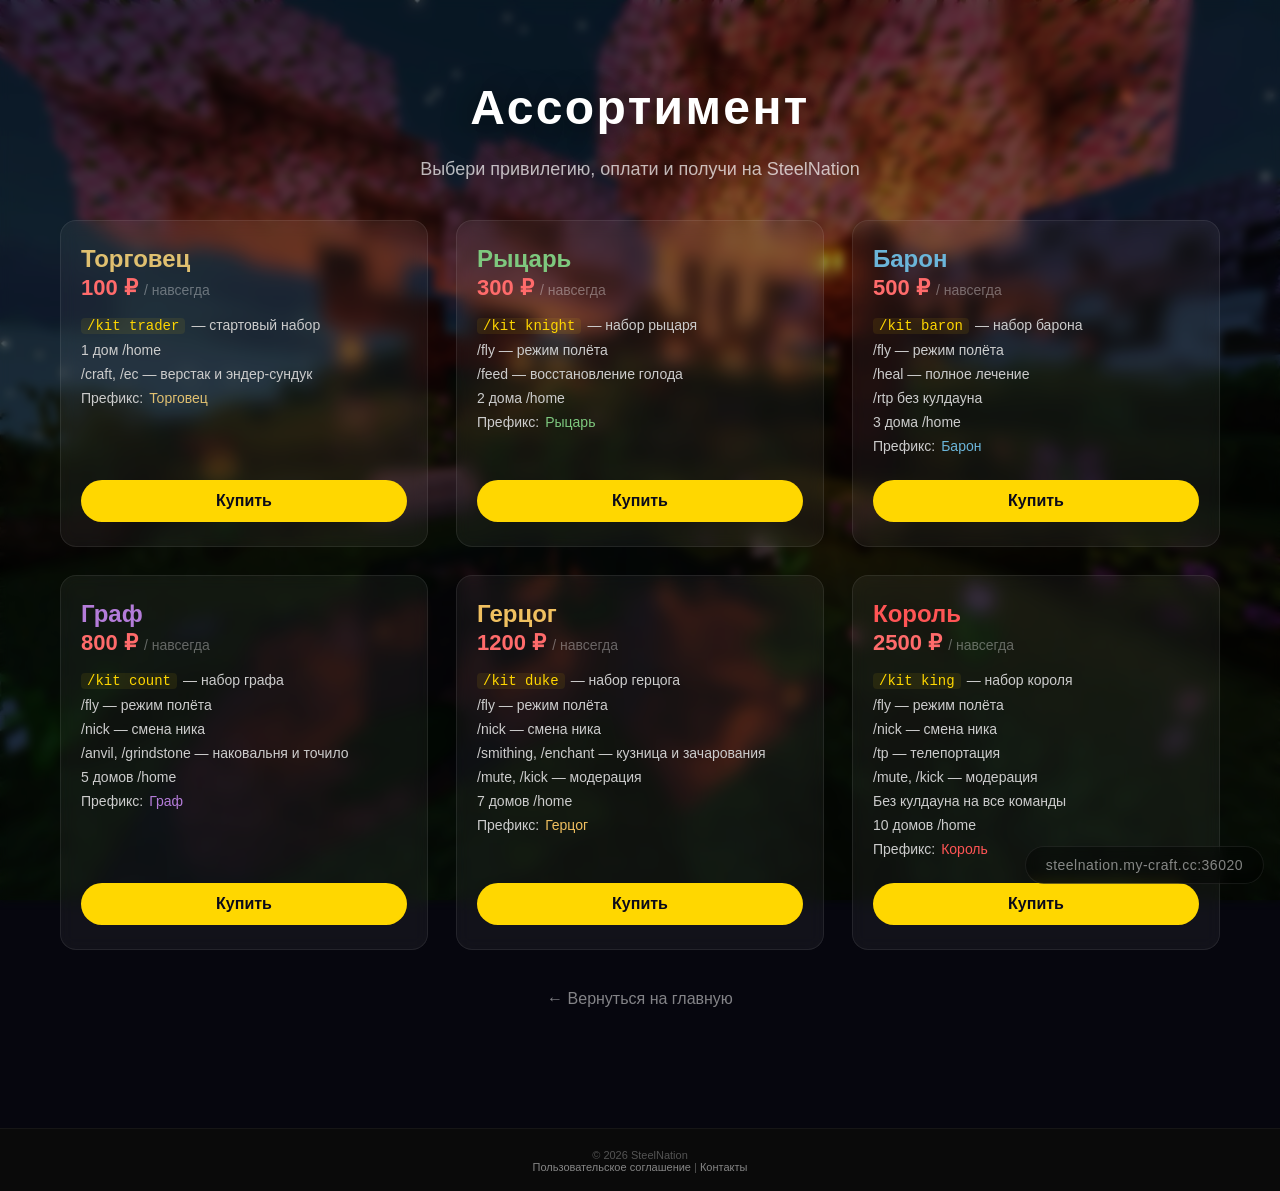
==== commit 5fc9b645: "Update assortment.html" ====
--- a/assortment.html
+++ b/assortment.html
@@ -3,7 +3,7 @@
 <head>
     <meta charset="UTF-8">
     <meta name="viewport" content="width=device-width, initial-scale=1.0">
-    <title>Ассортимент — Realm of Nations</title>
+    <title>Ассортимент — SteelNation</title>
     <link rel="stylesheet" href="style.css">
     <style>
         body {
@@ -208,7 +208,7 @@
 
         <div class="hero-content">
             <h1 style="font-size: 48px;">Ассортимент</h1>
-            <p class="subtitle">Выбери привилегию, оплати и получи на нашем сервере</p>
+            <p class="subtitle">Выбери привилегию, оплати и получи на SteelNation</p>
 
             <div class="assortment-grid">
 
@@ -302,12 +302,12 @@
         </div>
 
         <div class="ip-corner" onclick="copyIP()">
-            <span>realmofnations.my-craft.cc:36020</span>
+            <span>steelnation.my-craft.cc:36020</span>
         </div>
     </section>
 
     <footer>
-        <p>&copy; 2026 Realm of Nations</p>
+        <p>&copy; 2026 SteelNation</p>
         <p>
             <a href="offer.html">Пользовательское соглашение</a> |
             <a href="contacts.html">Контакты</a>
@@ -316,7 +316,7 @@
 
     <script>
         function copyIP() {
-            const ip = 'realmofnations.my-craft.cc:36020';
+            const ip = 'steelnation.my-craft.cc:36020';
             navigator.clipboard.writeText(ip);
             alert('IP скопирован: ' + ip);
         }
--- a/style.css
+++ b/style.css
@@ -1,4 +1,3 @@
-/* ===== ОБЩИЕ НАСТРОЙКИ ===== */
 * {
     margin: 0;
     padding: 0;
@@ -13,7 +12,6 @@
     background: #0a0a1a;
 }
 
-/* ===== ГЛАВНЫЙ ЭКРАН ===== */
 .hero {
     position: relative;
     width: 100%;
@@ -52,32 +50,33 @@
     flex-direction: column;
     align-items: center;
     justify-content: center;
+    width: 100%;
+    max-width: 1200px;
 }
 
 .hero-content h1 {
-    font-size: 55px;
+    font-size: clamp(32px, 5vw, 72px);
     font-weight: 700;
-    letter-spacing: 2px;
+    letter-spacing: 0.05em;
     text-shadow: 0 4px 30px rgba(0, 0, 0, 0.7);
-    margin-bottom: 30px;
-}
-
-/* ===== КНОПКА "К АССОРТИМЕНТУ" ===== */
+    margin-bottom: 0.5em;
+}
+
 .btn {
     display: inline-block;
     background: rgba(255, 255, 255, 0.08);
     backdrop-filter: blur(8px);
     border: 1px solid rgba(255, 255, 255, 0.2);
     color: #fff;
-    padding: 14px 56px;
-    font-size: 18px;
+    padding: 0.8em 3em;
+    font-size: clamp(14px, 1.2vw, 20px);
     font-weight: 500;
     border-radius: 40px;
     cursor: pointer;
     transition: all 0.3s ease;
     letter-spacing: 0.5px;
-    min-width: 260px;
-    margin-top: 435px;
+    min-width: 200px;
+    margin-top: clamp(150px, 25vh, 450px);
 }
 
 .btn:hover {
@@ -87,31 +86,30 @@
     box-shadow: 0 0 40px rgba(255, 255, 255, 0.06);
 }
 
-/* ===== ОНЛАЙН СТАТУС ===== */
 .online-status {
     position: absolute;
-    bottom: 80px;
+    bottom: clamp(60px, 8vh, 100px);
     left: 50%;
     transform: translateX(-50%);
     z-index: 2;
     background: rgba(0, 0, 0, 0.4);
     backdrop-filter: blur(6px);
     border: 1px solid rgba(255, 255, 255, 0.08);
-    padding: 10px 28px;
+    padding: 0.6em 1.8em;
     border-radius: 30px;
-    font-size: 16px;
+    font-size: clamp(12px, 1.2vw, 18px);
     color: rgba(255, 255, 255, 0.85);
     display: flex;
     align-items: center;
     gap: 10px;
     user-select: none;
     white-space: nowrap;
-    min-width: 220px;
+    min-width: 180px;
     justify-content: center;
 }
 
 #status-dot {
-    font-size: 16px;
+    font-size: clamp(12px, 1vw, 18px);
 }
 
 #players-count {
@@ -119,7 +117,6 @@
     color: #ffd700;
 }
 
-/* ===== IP В ПРАВОМ НИЖНЕМ УГЛУ ===== */
 .ip-corner {
     position: absolute;
     bottom: 16px;
@@ -128,9 +125,9 @@
     background: rgba(0, 0, 0, 0.35);
     backdrop-filter: blur(6px);
     border: 1px solid rgba(255, 255, 255, 0.08);
-    padding: 10px 20px;
+    padding: 8px 16px;
     border-radius: 30px;
-    font-size: 14px;
+    font-size: clamp(10px, 0.9vw, 14px);
     color: rgba(255, 255, 255, 0.5);
     letter-spacing: 0.5px;
     transition: all 0.3s ease;
@@ -144,14 +141,13 @@
     color: rgba(255, 255, 255, 0.8);
 }
 
-/* ===== ПОДВАЛ (ФУТЕР) ===== */
 footer {
     position: relative;
     z-index: 2;
     text-align: center;
     padding: 20px;
     color: rgba(255, 255, 255, 0.3);
-    font-size: 14px;
+    font-size: clamp(11px, 0.8vw, 14px);
     background: #0a0a0a;
     border-top: 1px solid rgba(255, 255, 255, 0.05);
     width: 100%;
@@ -167,28 +163,50 @@
     color: #ffd700;
 }
 
-/* ===== АДАПТИВ ===== */
 @media (max-width: 768px) {
     .hero-content h1 {
-        font-size: 36px;
-        margin-bottom: 20px;
+        font-size: clamp(28px, 8vw, 48px);
     }
     .btn {
-        padding: 12px 32px;
-        font-size: 15px;
-        min-width: 200px;
-        margin-top: 235px;
+        padding: 0.6em 1.5em;
+        font-size: clamp(12px, 3vw, 16px);
+        min-width: 140px;
+        margin-top: clamp(120px, 25vh, 250px);
     }
     .online-status {
-        bottom: 70px;
-        padding: 8px 18px;
-        font-size: 14px;
-        min-width: 180px;
+        font-size: clamp(10px, 2.5vw, 14px);
+        padding: 0.4em 1.2em;
+        min-width: 140px;
+        bottom: clamp(50px, 6vh, 80px);
     }
     .ip-corner {
-        bottom: 15px;
-        right: 15px;
-        padding: 6px 14px;
-        font-size: 11px;
-    }
-}
+        padding: 4px 10px;
+        font-size: clamp(8px, 2vw, 11px);
+        bottom: 12px;
+        right: 12px;
+    }
+}
+
+@media (max-width: 480px) {
+    .hero-content h1 {
+        font-size: clamp(24px, 10vw, 32px);
+    }
+    .btn {
+        padding: 0.5em 1.2em;
+        font-size: clamp(10px, 3.5vw, 14px);
+        min-width: 120px;
+        margin-top: clamp(80px, 20vh, 180px);
+    }
+    .online-status {
+        font-size: clamp(8px, 3vw, 12px);
+        padding: 0.3em 0.8em;
+        min-width: 100px;
+        bottom: clamp(40px, 5vh, 60px);
+    }
+    .ip-corner {
+        padding: 3px 8px;
+        font-size: clamp(7px, 2.5vw, 10px);
+        bottom: 8px;
+        right: 8px;
+    }
+}
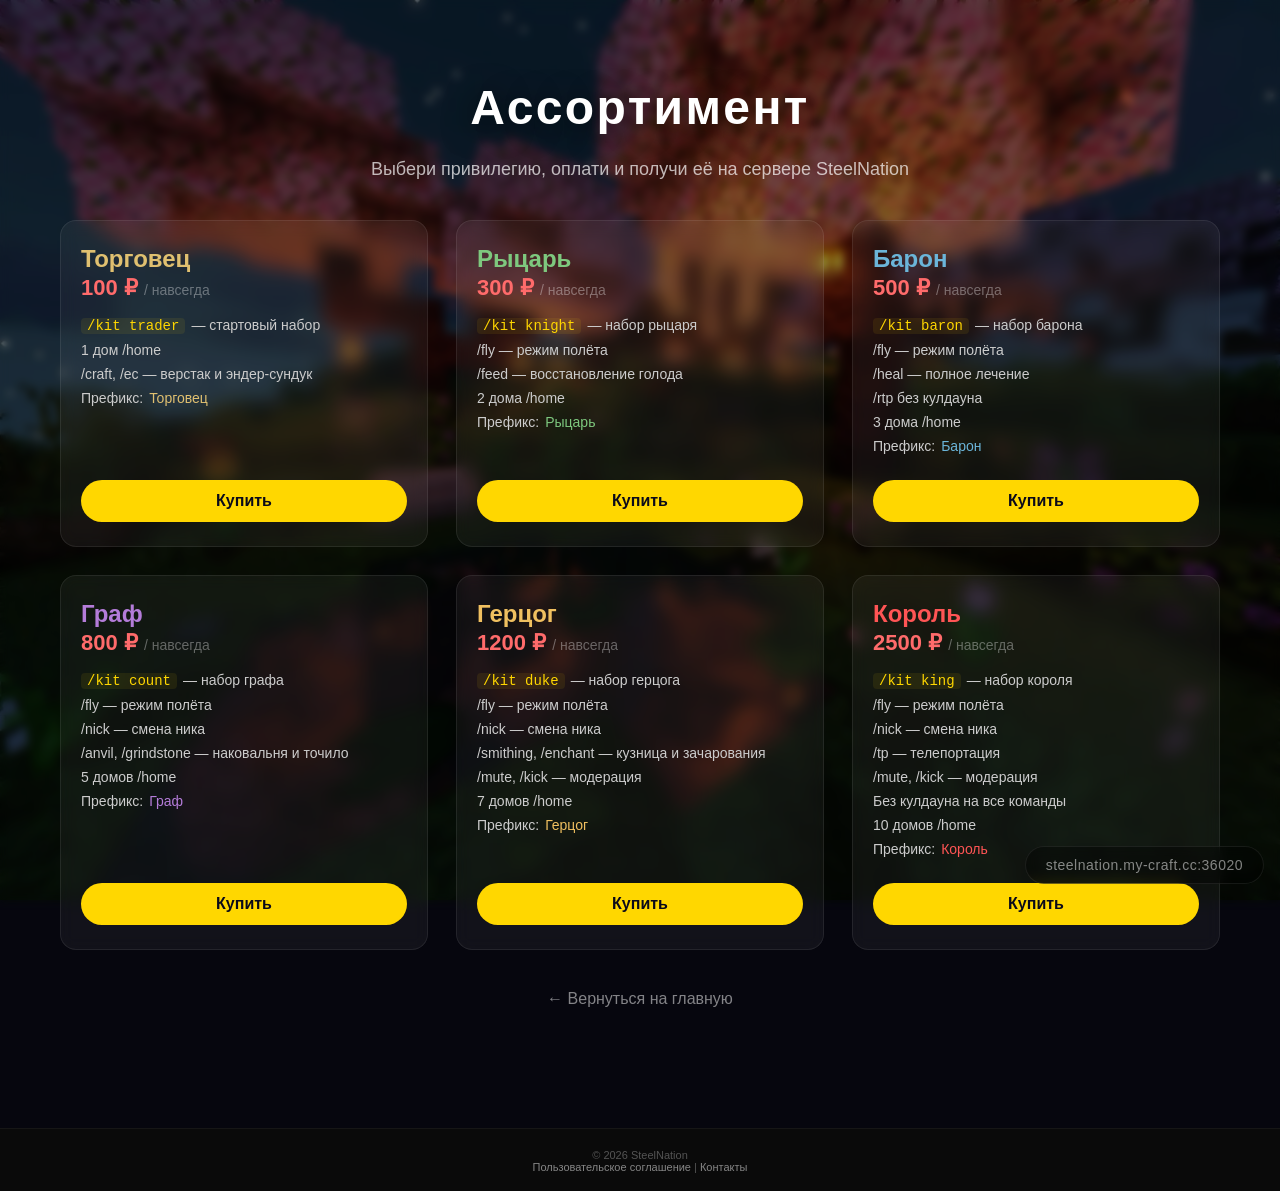
==== commit 79eb7132: "Update assortment.html" ====
--- a/assortment.html
+++ b/assortment.html
@@ -208,7 +208,7 @@
 
         <div class="hero-content">
             <h1 style="font-size: 48px;">Ассортимент</h1>
-            <p class="subtitle">Выбери привилегию, оплати и получи на SteelNation</p>
+            <p class="subtitle">Выбери привилегию, оплати и получи её на сервере SteelNation</p>
 
             <div class="assortment-grid">
 
